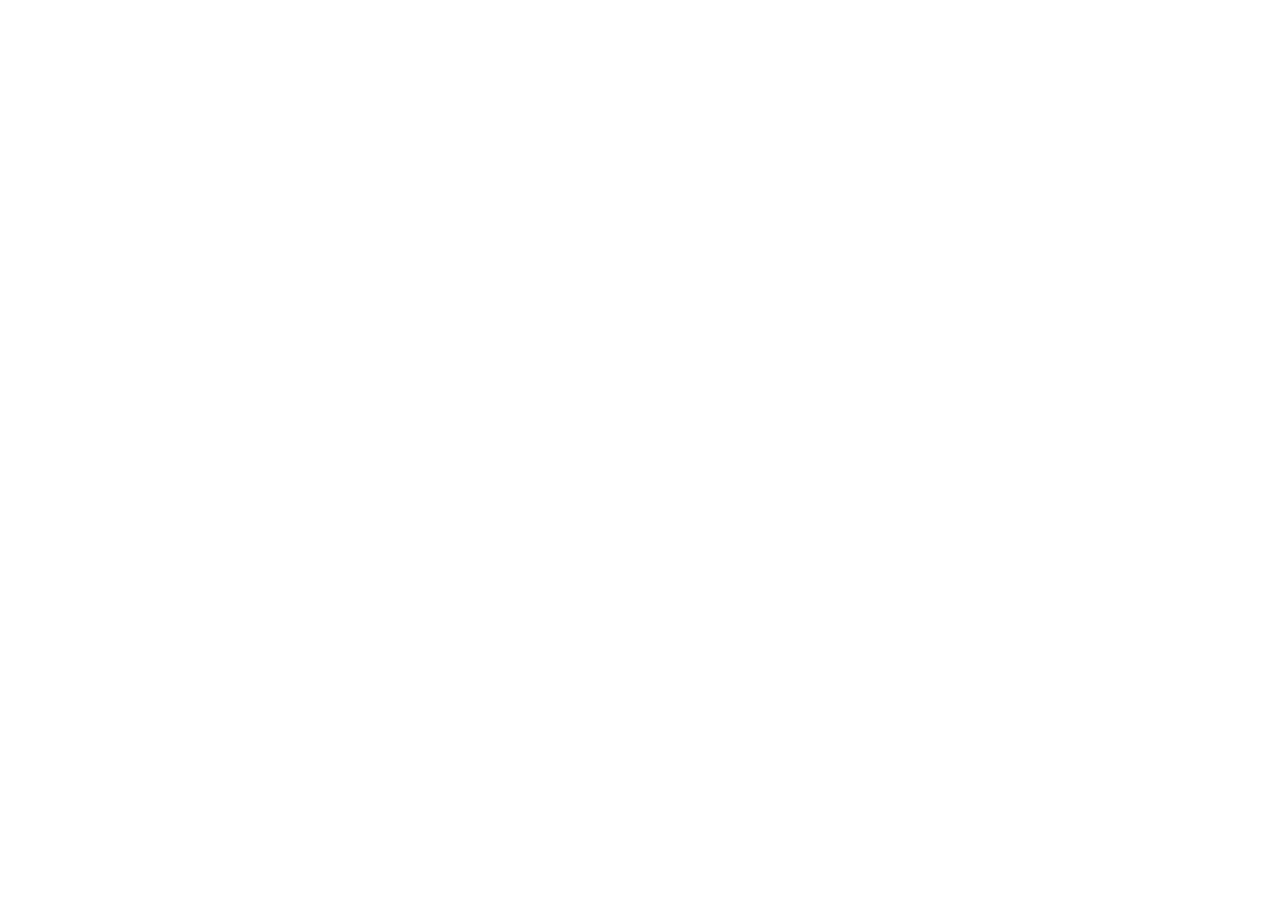
==== index.html @ 62c90818 "Create initial responsive layout and navbar component" ====
<!DOCTYPE html>
<html lang="en">
<head>
    <meta charset="UTF-8">
    <meta name="viewport" content="width=device-width, initial-scale=1.0">
    <title>Runtime-Visualization-Platform</title>
    <link rel="apple-touch-icon" sizes="180x180" href="">
    <link rel="icon" type="image/png" sizes="32x32" href="/Runtime-Visualization-Platform/assests/favicon_io (4).zip">
    <link rel="icon" type="image/png" sizes="16x16" href="/Runtime-Visualization-Platform/assests/favicon_io (4).zip">
    <link rel="manifest" href="/Runtime-Visualization-Platform/assests/favicon_io (4).zip">
</head>
<body>
    <main>
        <canvas id="my_canvas">
        </canvas>
        <div class="app_container">

        </div>
    </main>
    
</body>
</html>
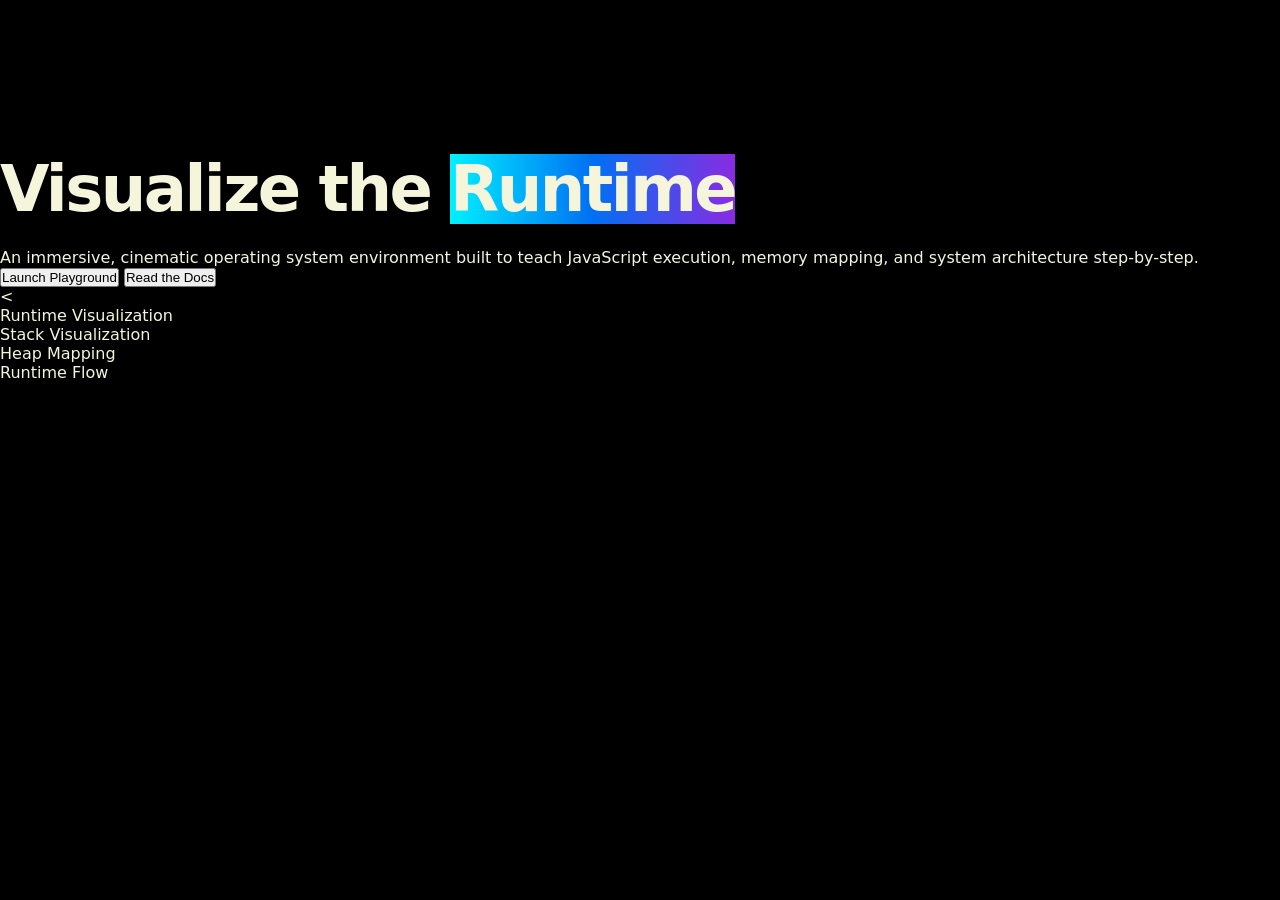
==== commit 59e5e923: "initial layout" ====
--- a/index.html
+++ b/index.html
@@ -8,15 +8,54 @@
     <link rel="icon" type="image/png" sizes="32x32" href="/Runtime-Visualization-Platform/assests/favicon_io (4).zip">
     <link rel="icon" type="image/png" sizes="16x16" href="/Runtime-Visualization-Platform/assests/favicon_io (4).zip">
     <link rel="manifest" href="/Runtime-Visualization-Platform/assests/favicon_io (4).zip">
+    <link rel="stylesheet" href="./styles/index.css">
 </head>
-<body>
-    <main>
-        <canvas id="my_canvas">
-        </canvas>
+<body class="fade-in">
+        <canvas id="my_canvas"></canvas>
         <div class="app_container">
+            <header id="navigation_container"></header>
+            <main id="page_container">
+                <section class="landing_section">
+                    <section class="hero_section">
+                        <div class="hero_content">
+                            <h1 class="hero-title">Visualize the 
+                                <span class="gradient_text">Runtime</span>
+                            </h1>
+                            <p>An immersive, cinematic operating system environment built to teach JavaScript execution, memory mapping, and system architecture step-by-step.</p>
+                            <div class="hero_actions">
+                                <button class="primary_button">Launch Playground</button>
+                                <button class="secondary_button">Read the Docs</button>
+                        </div>
+                    </div>
+                    <!--right hand side-->
+                    <<div class="hero_graphic">
+                        <div class="terminal_card">
+                            <div class="terminal_header"></div>
+                            <div class="terminal_body">
+                                Runtime Visualization
+                            </div>
+                        </div>
+                    </div>
+                </section>
+                <section class="features_section">
 
-        </div>
-    </main>
-    
+                <div class="feature_card">
+                    Stack Visualization
+                </div>
+
+                <div class="feature_card">
+                    Heap Mapping
+                </div>
+
+                <div class="feature_card">
+                    Runtime Flow
+                </div>
+
+            </section>
+
+            </section>
+        </main>
+    <script src="./javascript/index.js"></script>
+</body>
 </body>
 </html>
--- a/styles/index.css
+++ b/styles/index.css
@@ -0,0 +1,45 @@
+.fade-in
+{
+    animation: fadeIn 1s ease-out forwards;
+}
+@keyframes fadeIn
+{
+    from
+    {
+        opacity: 0;
+        transform: translateY(10px);
+
+    }
+    to 
+    {
+        opacity: 1;
+        transform: translateY(0px);
+    }
+}
+div
+{
+    display:block;
+}
+.hero-title {
+    font-size: 4rem;
+    font-weight: 700;
+    letter-spacing: -0.04em;
+    line-height: 1.1;
+    margin-bottom: 1.5rem;
+}
+*
+{
+    margin: 0px;
+    padding: 0px;
+    overflow: hidden;
+}
+body
+{
+    font-family: system-ui, -apple-system, BlinkMacSystemFont, 'Segoe UI', Roboto, Oxygen, Ubuntu, Cantarell, 'Open Sans', 'Helvetica Neue', sans-serif;
+    color: beige;
+    background-color: black;
+}
+.gradient_text
+{
+    background:linear-gradient(90deg, #00f0ff, #0070f3, #8a2be2);
+}
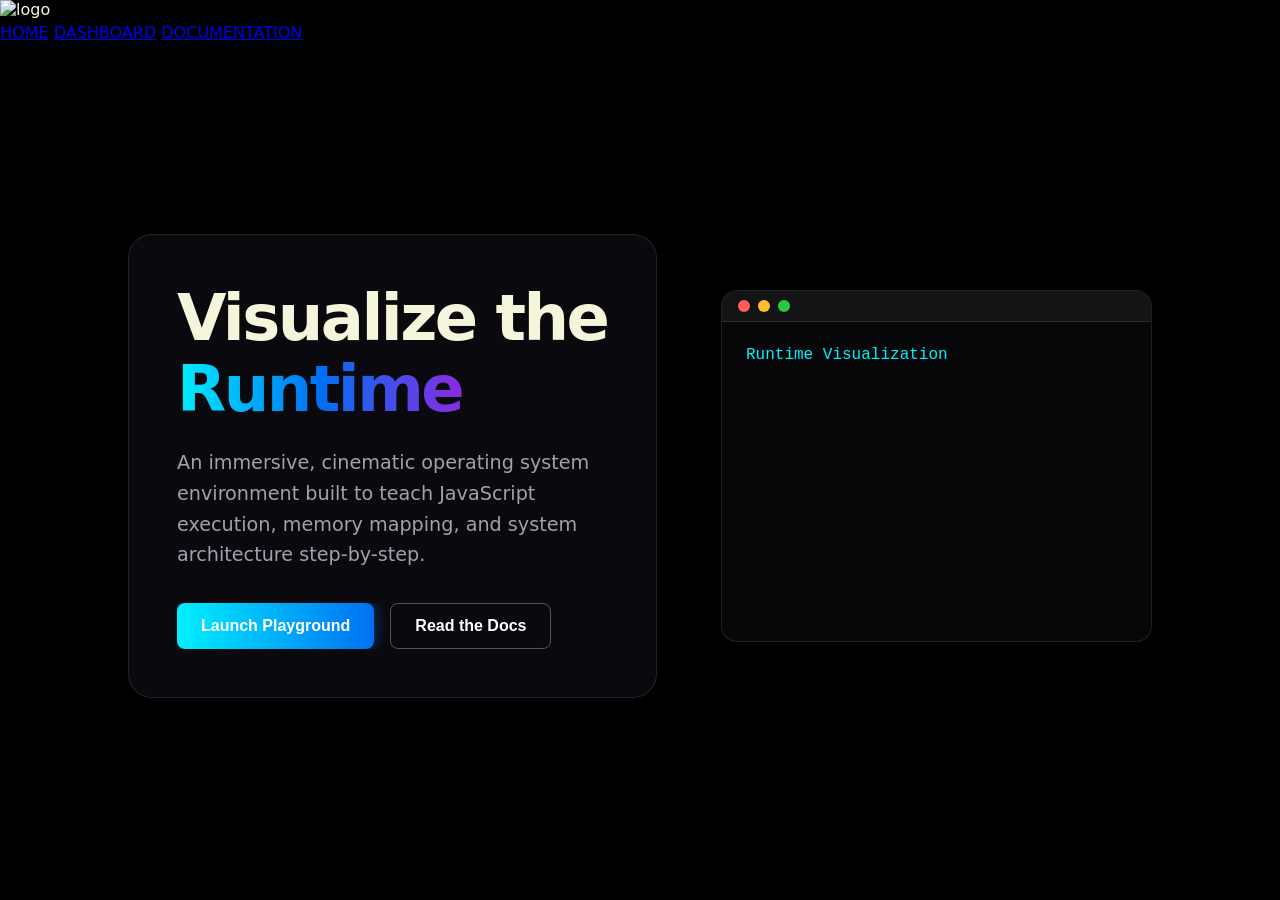
==== commit 97f4ab7d: "the front page layout" ====
--- a/index.html
+++ b/index.html
@@ -23,12 +23,12 @@
                             </h1>
                             <p>An immersive, cinematic operating system environment built to teach JavaScript execution, memory mapping, and system architecture step-by-step.</p>
                             <div class="hero_actions">
-                                <button class="primary_button">Launch Playground</button>
+                                <button class="primary_button" >Launch Playground</button>
                                 <button class="secondary_button">Read the Docs</button>
                         </div>
                     </div>
                     <!--right hand side-->
-                    <<div class="hero_graphic">
+                    <div class="hero_graphic">
                         <div class="terminal_card">
                             <div class="terminal_header"></div>
                             <div class="terminal_body">
@@ -57,5 +57,4 @@
         </main>
     <script src="./javascript/index.js"></script>
 </body>
-</body>
 </html>
--- a/styles/index.css
+++ b/styles/index.css
@@ -42,4 +42,163 @@
 .gradient_text
 {
     background:linear-gradient(90deg, #00f0ff, #0070f3, #8a2be2);
+    -webkit-background-clip: text;
+    background-clip: text;
+    color: transparent;
+}
+
+#my_canvas {
+    position: fixed;
+    top: 0;
+    left: 0;
+    width: 100vw;
+    height: 100vh;
+    z-index: 0;
+    pointer-events: none;
+}
+
+.app_container {
+    position: relative;
+    z-index: 1;
+    width: 100%;
+    height: 100vh;
+    overflow-y: auto;
+}
+
+/* Glassmorphism & Layout Updates */
+.hero_section {
+    display: flex;
+    justify-content: space-between;
+    align-items: center;
+    padding: 4rem 8rem;
+    min-height: 80vh;
+    gap: 4rem;
+}
+
+.hero_content {
+    flex: 1;
+    background: rgba(25, 25, 35, 0.4);
+    backdrop-filter: blur(12px);
+    -webkit-backdrop-filter: blur(12px);
+    border: 1px solid rgba(255, 255, 255, 0.1);
+    border-radius: 24px;
+    padding: 3rem;
+    box-shadow: 0 8px 32px 0 rgba(0, 0, 0, 0.37);
+}
+
+.hero_content p {
+    font-size: 1.2rem;
+    color: #a0a0b0;
+    line-height: 1.6;
+    margin-bottom: 2rem;
+}
+
+.hero_actions {
+    display: flex;
+    gap: 1rem;
+}
+
+.primary_button, .secondary_button {
+    padding: 0.8rem 1.5rem;
+    border-radius: 8px;
+    font-size: 1rem;
+    font-weight: 600;
+    cursor: pointer;
+    transition: all 0.3s ease;
+}
+
+.primary_button {
+    background: linear-gradient(90deg, #00f0ff, #0070f3);
+    color: white;
+    border: none;
+    box-shadow: 0 0 15px rgba(0, 112, 243, 0.5);
+}
+
+.primary_button:hover {
+    box-shadow: 0 0 25px rgba(0, 240, 255, 0.8);
+    transform: translateX(2px);
+}
+
+.secondary_button {
+    background: transparent;
+    color: white;
+    border: 1px solid rgba(255, 255, 255, 0.3);
+}
+
+.secondary_button:hover {
+    background: rgba(255, 255, 255, 0.1);
+    transform: translateX(2px);
+}
+
+.hero_graphic {
+    flex: 1;
+    display: flex;
+    justify-content: center;
+}
+
+.terminal_card {
+    background: rgba(10, 10, 15, 0.7);
+    backdrop-filter: blur(16px);
+    -webkit-backdrop-filter: blur(16px);
+    border: 1px solid rgba(255, 255, 255, 0.1);
+    border-radius: 16px;
+    width: 100%;
+    max-width: 500px;
+    height: 350px;
+    box-shadow: 0 12px 40px rgba(0, 0, 0, 0.5);
+    display: flex;
+    flex-direction: column;
+}
+
+.terminal_header {
+    height: 30px;
+    background: rgba(255, 255, 255, 0.05);
+    border-bottom: 1px solid rgba(255, 255, 255, 0.1);
+    display: flex;
+    align-items: center;
+    padding: 0 1rem;
+}
+
+.terminal_header::before {
+    content: '';
+    display: block;
+    width: 12px;
+    height: 12px;
+    border-radius: 50%;
+    background: #ff5f56;
+    box-shadow: 20px 0 0 #ffbd2e, 40px 0 0 #27c93f;
+}
+
+.terminal_body {
+    padding: 1.5rem;
+    font-family: 'Courier New', Courier, monospace;
+    color: #00f0ff;
+    flex: 1;
+}
+
+.features_section {
+    display: flex;
+    justify-content: center;
+    gap: 2rem;
+    padding: 4rem 8rem;
+}
+
+.feature_card {
+    background: rgba(25, 25, 35, 0.4);
+    backdrop-filter: blur(8px);
+    -webkit-backdrop-filter: blur(8px);
+    border: 1px solid rgba(255, 255, 255, 0.08);
+    border-radius: 16px;
+    padding: 2rem;
+    text-align: center;
+    flex: 1;
+    font-size: 1.2rem;
+    font-weight: 600;
+    transition: transform 0.3s ease, box-shadow 0.3s ease;
+}
+
+.feature_card:hover {
+    transform: translateY(-5px);
+    box-shadow: 0 10px 30px rgba(138, 43, 226, 0.2);
+    border-color: rgba(138, 43, 226, 0.4);
 }
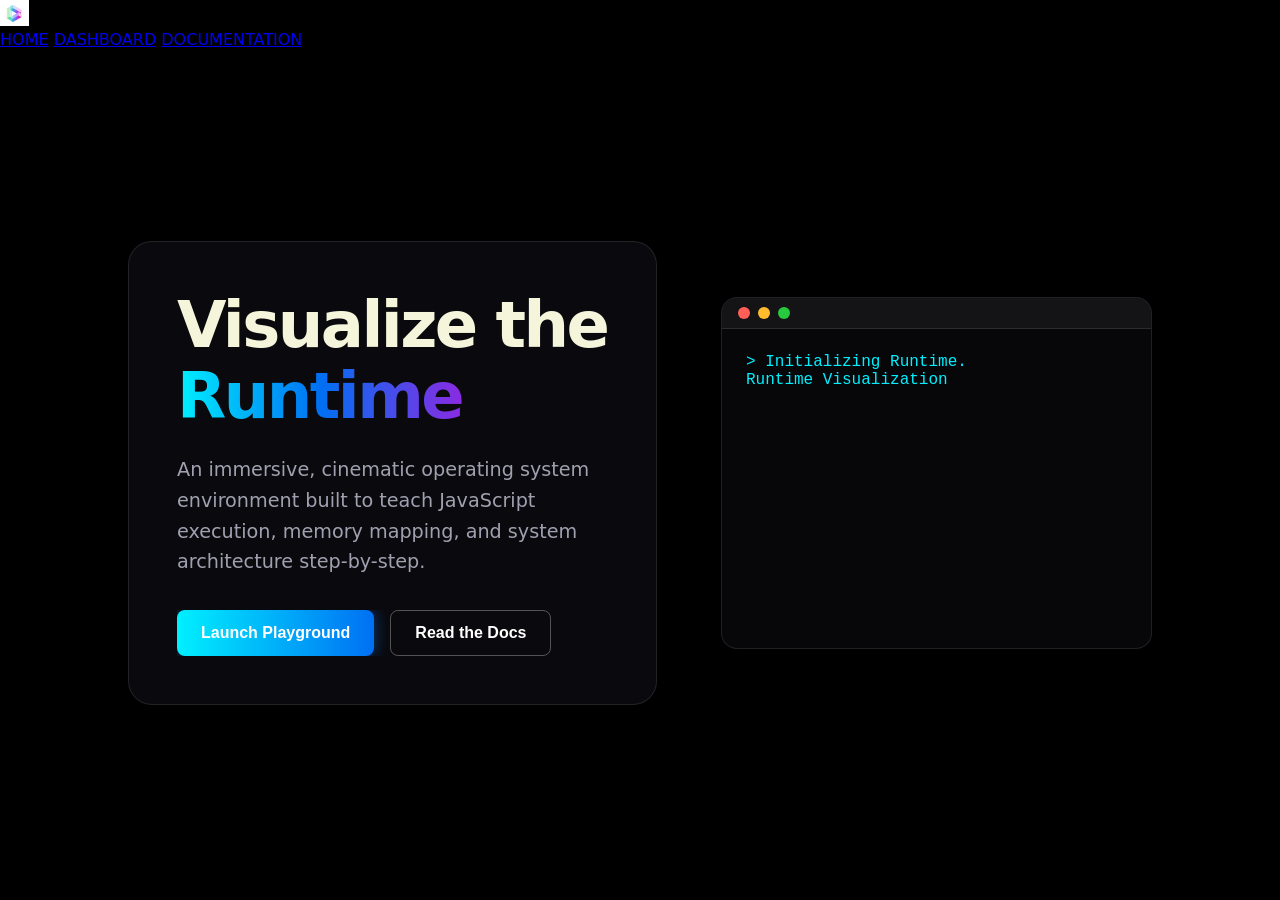
==== commit 1ae23a43: "adding styling and js effects on home page" ====
--- a/index.html
+++ b/index.html
@@ -5,10 +5,11 @@
     <meta name="viewport" content="width=device-width, initial-scale=1.0">
     <title>Runtime-Visualization-Platform</title>
     <link rel="apple-touch-icon" sizes="180x180" href="">
-    <link rel="icon" type="image/png" sizes="32x32" href="/Runtime-Visualization-Platform/assests/favicon_io (4).zip">
-    <link rel="icon" type="image/png" sizes="16x16" href="/Runtime-Visualization-Platform/assests/favicon_io (4).zip">
-    <link rel="manifest" href="/Runtime-Visualization-Platform/assests/favicon_io (4).zip">
+    <link rel="icon" type="image/png" sizes="32x32" href="./assests/favicon_io (4).zip">
+    <link rel="icon" type="image/png" sizes="16x16" href="./assests/favicon_io (4).zip">
+    <link rel="manifest" href="./assests/favicon_io (4).zip">
     <link rel="stylesheet" href="./styles/index.css">
+    <link rel="stylesheet" href="./styles/navigation.css">
 </head>
 <body class="fade-in">
         <canvas id="my_canvas"></canvas>
@@ -29,10 +30,13 @@
                     </div>
                     <!--right hand side-->
                     <div class="hero_graphic">
-                        <div class="terminal_card">
-                            <div class="terminal_header"></div>
+                        <div class="terminal_card">  
+                            <div class="terminal_header">
+                            </div>
                             <div class="terminal_body">
-                                Runtime Visualization
+                                <span id="hi"></span>
+                                <span id="blinking_cursor">|</span>
+                                <p>Runtime Visualization</p>
                             </div>
                         </div>
                     </div>
--- a/styles/navigation.css
+++ b/styles/navigation.css
@@ -0,0 +1,12 @@
+#navigation_container
+{
+    display: flex;
+    align-items: center;
+    justify-content: space-between;
+}
+#nav_links
+{
+    text-decoration: none;
+    color:white;
+    text-shadow:antiquewhite 2px;
+}
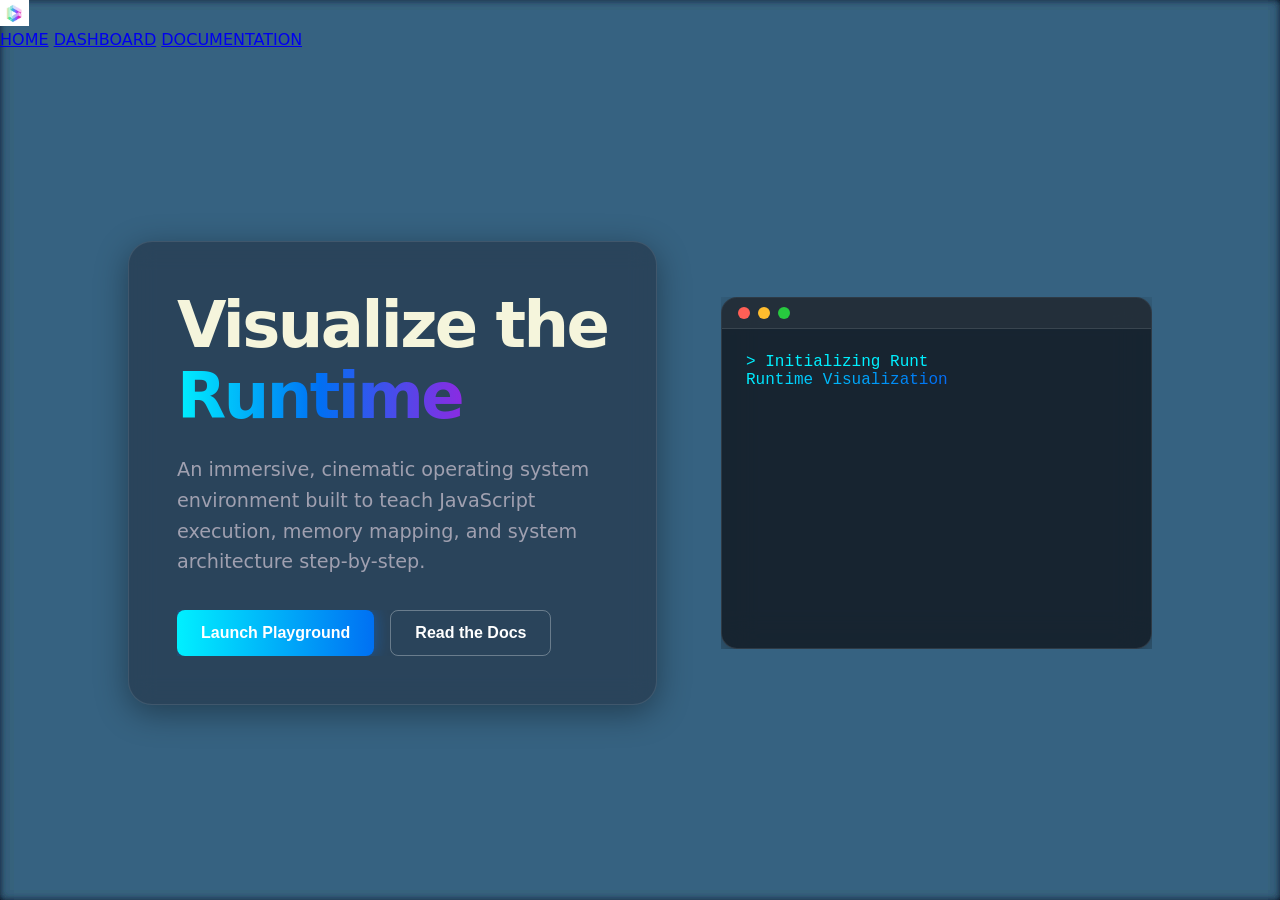
==== commit 56888c71: "added matrix binary effect" ====
--- a/index.html
+++ b/index.html
@@ -36,7 +36,7 @@
                             <div class="terminal_body">
                                 <span id="hi"></span>
                                 <span id="blinking_cursor">|</span>
-                                <p>Runtime Visualization</p>
+                                <p class="gradient_text">Runtime Visualization</p>
                             </div>
                         </div>
                     </div>
--- a/styles/index.css
+++ b/styles/index.css
@@ -201,4 +201,37 @@
     transform: translateY(-5px);
     box-shadow: 0 10px 30px rgba(138, 43, 226, 0.2);
     border-color: rgba(138, 43, 226, 0.4);
+}
+#blinking_cursor
+{
+    color: cyan;
+}
+.terminal_card:hover{
+    box-shadow: 0 0 30px rgba(19, 220, 220, 0.4);
+    transition: 0.3s;
+};
+.gradient_text
+{
+    background: linear-gradient(90deg,rgb(0, 102, 255),#6a3dd2);
+    background-size: 50px;
+    -webkit-background-clip: text;
+    -webkit-text-fill-color: transparent;
+}
+.hero_content:hover
+{
+    box-shadow: 0 0 30px rgba(95, 145, 220, 0.5);
+    transition: 0.3s;
+}
+#my_canvas{
+    position: fixed;
+
+    top: 0;
+    left: 0;
+
+    width: 100%;
+    height: 100%;
+
+    z-index: -1;
+
+    background: #020617;
 }
